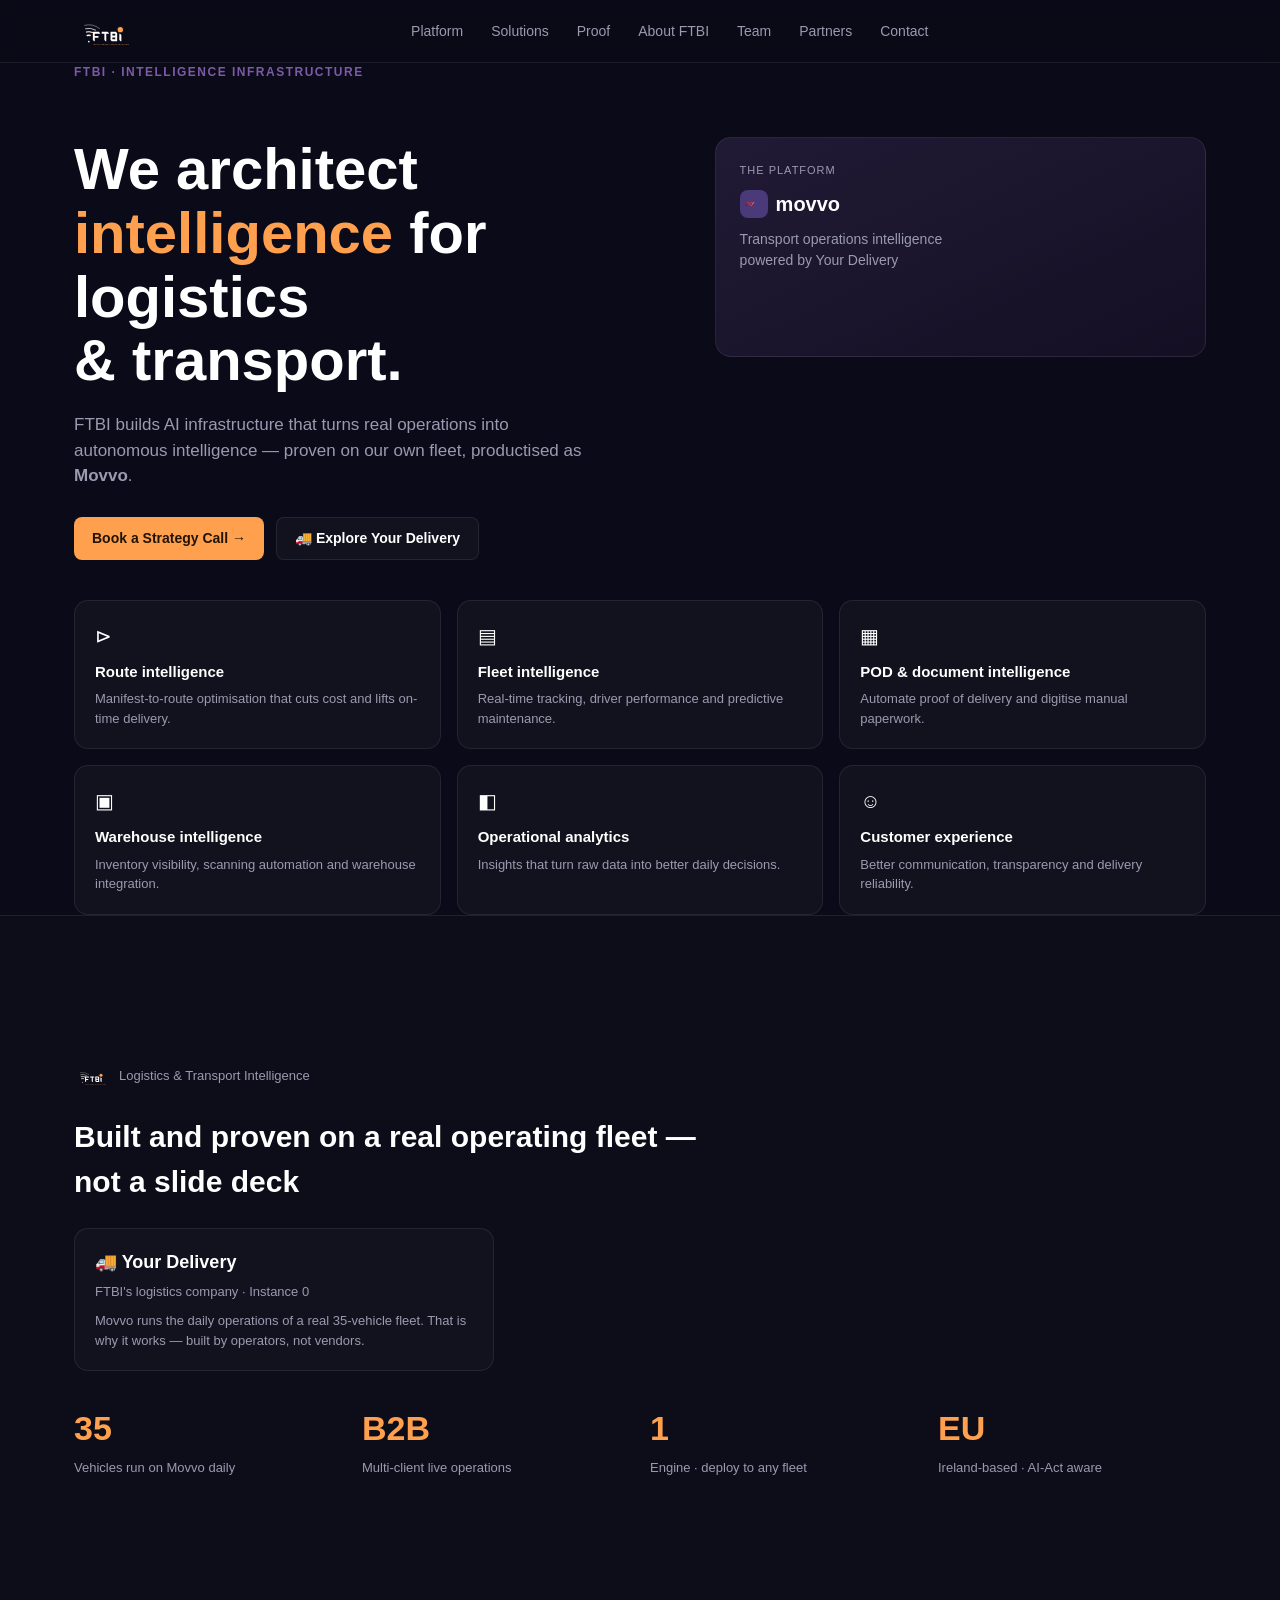
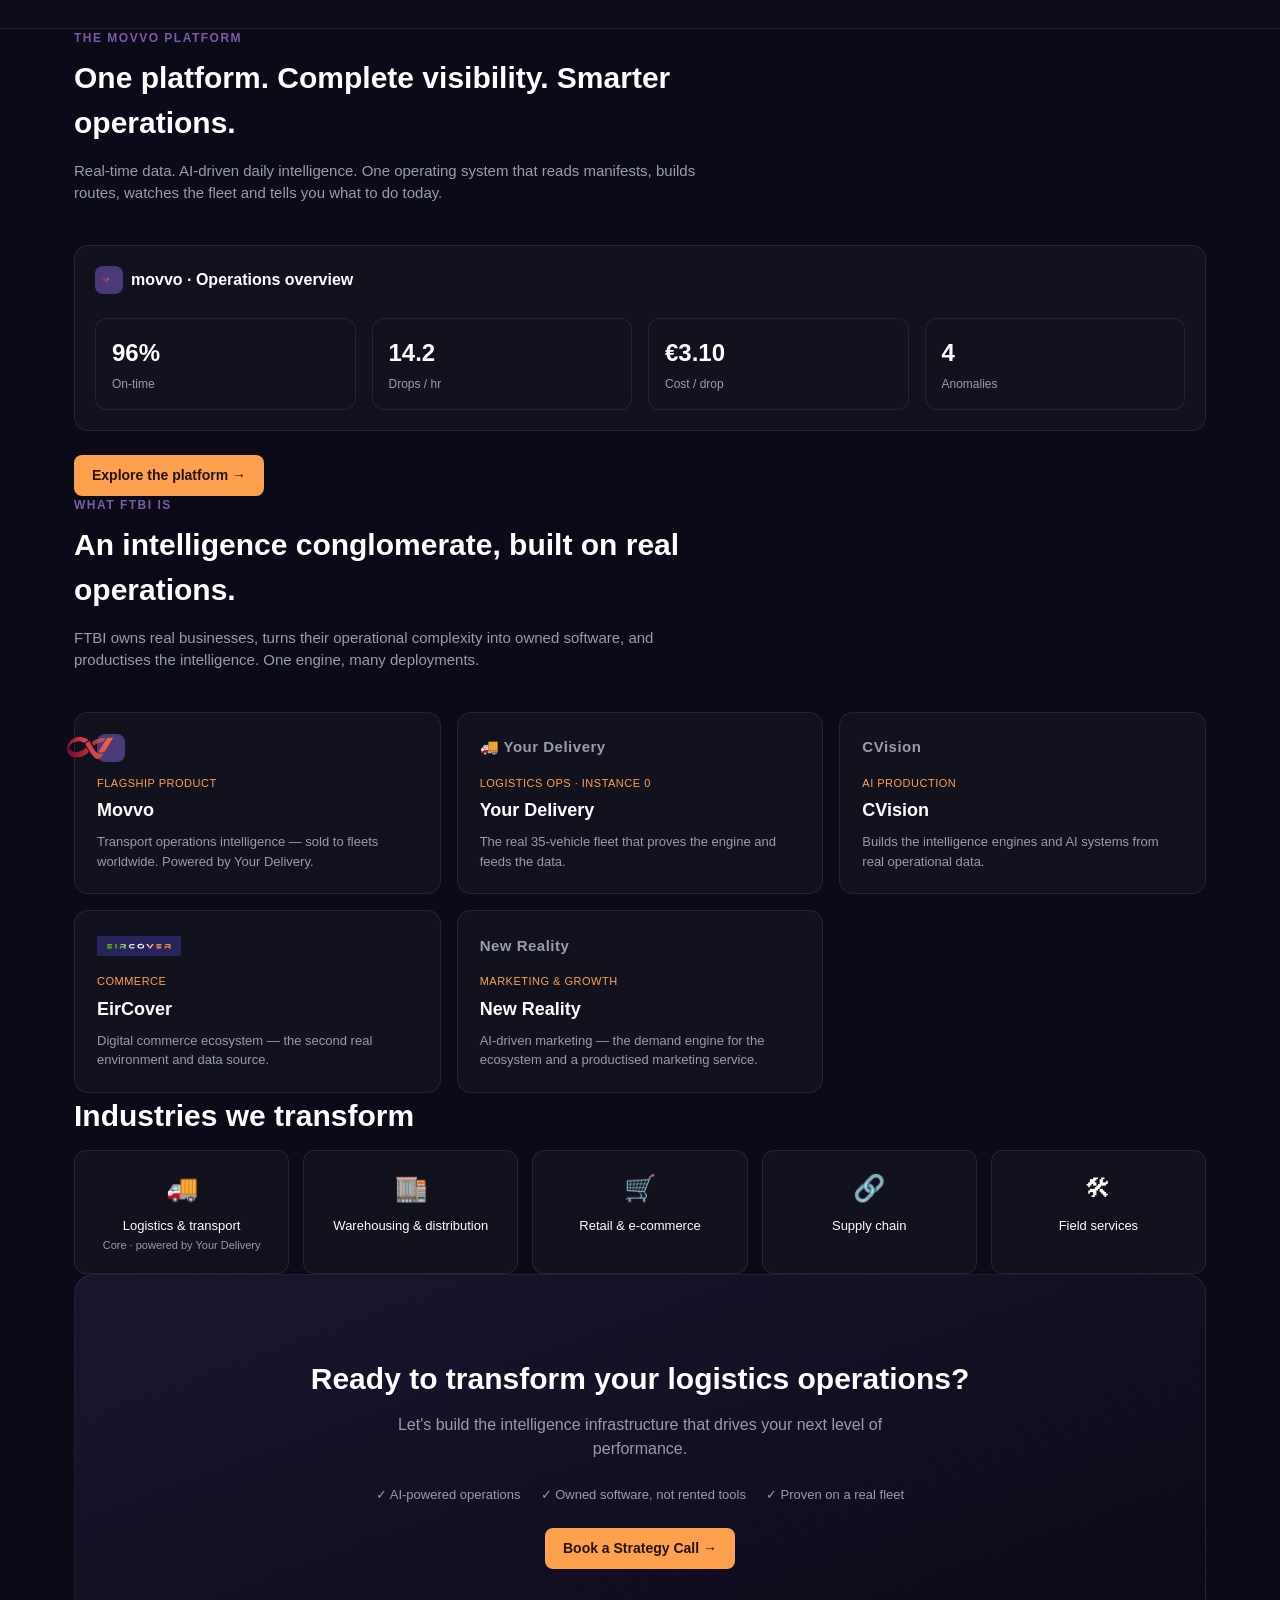
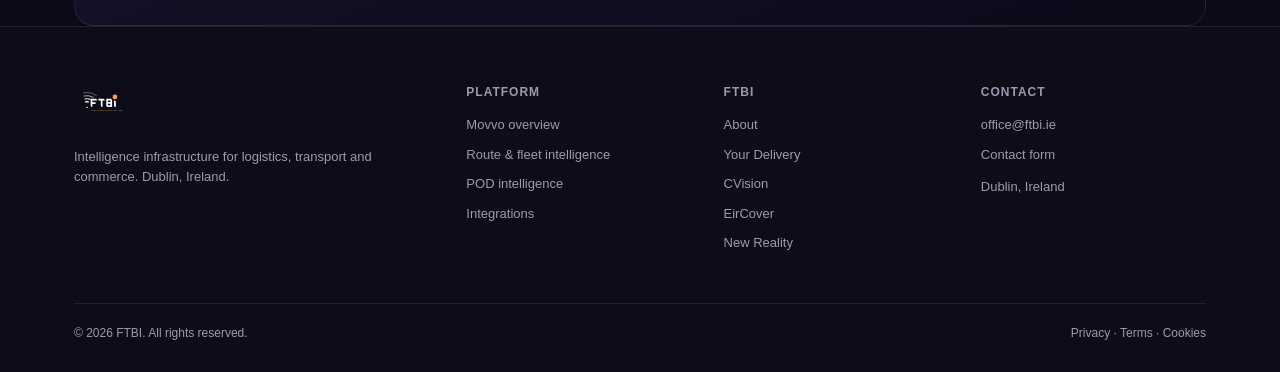
==== index.html @ 4c94fd66 "Initial ftbi.ie static site: new FTBI logo, Eircover and Movvo brand assets" ====
<!DOCTYPE html>
<html lang="en">
<head>
<meta charset="UTF-8" />
<meta name="viewport" content="width=device-width, initial-scale=1.0" />
<title>FTBI — Intelligence Capital | Intelligence for logistics & transport</title>
<meta name="description" content="FTBI builds AI infrastructure that turns real operations into owned intelligence. We own real businesses in logistics and commerce and productise their intelligence — proven on our own fleet." />
<meta name="author" content="FTBI" />
<link rel="canonical" href="https://ftbi.ie/" />
<meta property="og:title" content="FTBI — Intelligence Capital" />
<meta property="og:description" content="We turn real operations into owned intelligence infrastructure. Logistics, transport & commerce." />
<meta property="og:type" content="website" />
<meta property="og:url" content="https://ftbi.ie/" />
<meta name="theme-color" content="#0a0a18" />
<link rel="icon" href="assets/ftbi-logo.svg" type="image/svg+xml" />
<link rel="stylesheet" href="styles.css" />
</head>
<body>

<header class="nav">
  <div class="nav-inner">
    <a href="#top"><img class="logo" src="assets/ftbi-white.svg" alt="FTBI" /></a>
    <nav class="links">
      <a href="#platform">Platform</a>
      <a href="#capabilities">Solutions</a>
      <a href="#proof">Proof</a>
      <a href="#ventures">About FTBI</a>
      <a href="team.html">Team</a>
      <a href="team.html#partners">Partners</a>
      <a href="#contact">Contact</a>
    </nav>
    <div style="display:flex; align-items:center; gap:10px;">
      <a href="#contact" class="btn" style="display:none;" id="cta-desktop">Book a Strategy Call →</a>
      <button class="menu-btn" id="menu-toggle" aria-label="Open menu">☰</button>
    </div>
  </div>
  <div class="mobile-menu" id="mobile-menu">
    <a href="#platform">Platform</a>
    <a href="#capabilities">Solutions</a>
    <a href="#proof">Proof</a>
    <a href="#ventures">About FTBI</a>
    <a href="team.html">Team</a>
    <a href="team.html#partners">Partners</a>
    <a href="#contact">Contact</a>
    <a href="#contact" class="btn" style="margin-top:8px; justify-content:center;">Book a Strategy Call →</a>
  </div>
</header>

<main id="top">

  <section class="wrap">
    <div class="eyebrow">FTBI · INTELLIGENCE INFRASTRUCTURE</div>
    <div class="hero-grid">
      <div>
        <h1>We architect<br /><span class="hl">intelligence</span> for logistics<br />&amp; transport.</h1>
        <p class="lead">FTBI builds AI infrastructure that turns real operations into autonomous intelligence — proven on our own fleet, productised as <strong>Movvo</strong>.</p>
        <div class="cta-row">
          <a href="#contact" class="btn">Book a Strategy Call →</a>
          <a href="#proof" class="btn secondary">🚚 Explore Your Delivery</a>
        </div>
      </div>
      <div class="platform-card">
        <div class="tag">The platform</div>
        <div class="name">
          <span class="mark-badge"><img src="assets/movvo.svg" alt="" /></span>
          movvo
        </div>
        <p style="color:var(--muted); font-size:14px; margin:0 0 20px;">Transport operations intelligence<br />powered by Your Delivery</p>
      </div>
    </div>
  </section>

  <section class="wrap" id="capabilities">
    <div class="grid-3">
      <div class="feature"><div class="icon">⊳</div><h3>Route intelligence</h3><p>Manifest-to-route optimisation that cuts cost and lifts on-time delivery.</p></div>
      <div class="feature"><div class="icon">▤</div><h3>Fleet intelligence</h3><p>Real-time tracking, driver performance and predictive maintenance.</p></div>
      <div class="feature"><div class="icon">▦</div><h3>POD & document intelligence</h3><p>Automate proof of delivery and digitise manual paperwork.</p></div>
      <div class="feature"><div class="icon">▣</div><h3>Warehouse intelligence</h3><p>Inventory visibility, scanning automation and warehouse integration.</p></div>
      <div class="feature"><div class="icon">◧</div><h3>Operational analytics</h3><p>Insights that turn raw data into better daily decisions.</p></div>
      <div class="feature"><div class="icon">☺</div><h3>Customer experience</h3><p>Better communication, transparency and delivery reliability.</p></div>
    </div>
  </section>

  <section class="proof-banner" id="proof">
    <div class="wrap" style="padding:70px 24px;">
      <div class="proof-top">
        <img src="assets/ftbi-white.svg" alt="" style="height:20px;" />
        Logistics &amp; Transport Intelligence
      </div>
      <div class="section-title">Built and proven on a real operating fleet — not a slide deck</div>
      <div class="card" style="margin-top:24px; max-width:420px;">
        <div style="font-weight:700; font-size:18px; margin-bottom:6px;">🚚 Your Delivery</div>
        <div style="color:var(--muted); font-size:13px; margin-bottom:10px;">FTBI's logistics company · Instance 0</div>
        <p style="color:var(--muted); font-size:13px; margin:0;">Movvo runs the daily operations of a real 35-vehicle fleet. That is why it works — built by operators, not vendors.</p>
      </div>
      <div class="stat-grid" style="margin-top:32px;">
        <div class="stat"><div class="num">35</div><div class="label">Vehicles run on Movvo daily</div></div>
        <div class="stat"><div class="num">B2B</div><div class="label">Multi-client live operations</div></div>
        <div class="stat"><div class="num">1</div><div class="label">Engine · deploy to any fleet</div></div>
        <div class="stat"><div class="num">EU</div><div class="label">Ireland-based · AI-Act aware</div></div>
      </div>
    </div>
  </section>

  <section class="wrap" id="platform">
    <div class="eyebrow" style="margin-bottom:8px;">The Movvo platform</div>
    <div class="section-title">One platform. Complete visibility. Smarter operations.</div>
    <p class="section-lead">Real-time data. AI-driven daily intelligence. One operating system that reads manifests, builds routes, watches the fleet and tells you what to do today.</p>
    <div class="card">
      <div style="display:flex; align-items:center; gap:8px; font-weight:700; margin-bottom:6px;">
        <span class="mark-badge"><img src="assets/movvo.svg" alt="" /></span> movvo · Operations overview
      </div>
      <div class="platform-metrics">
        <div class="metric"><div class="num">96%</div><div class="label">On-time</div></div>
        <div class="metric"><div class="num">14.2</div><div class="label">Drops / hr</div></div>
        <div class="metric"><div class="num">€3.10</div><div class="label">Cost / drop</div></div>
        <div class="metric"><div class="num">4</div><div class="label">Anomalies</div></div>
      </div>
    </div>
    <div style="margin-top:24px;">
      <a href="#contact" class="btn">Explore the platform →</a>
    </div>
  </section>

  <section class="wrap" id="ventures">
    <div class="eyebrow" style="margin-bottom:8px;">What FTBI is</div>
    <div class="section-title">An intelligence conglomerate, built on real operations.</div>
    <p class="section-lead">FTBI owns real businesses, turns their operational complexity into owned software, and productises the intelligence. One engine, many deployments.</p>
    <div class="grid-3">
      <div class="venture-card">
        <div class="brandmark"><span class="mark-badge"><img src="assets/movvo.svg" alt="" /></span></div>
        <div class="kicker">Flagship product</div>
        <h3>Movvo</h3>
        <p>Transport operations intelligence — sold to fleets worldwide. Powered by Your Delivery.</p>
      </div>
      <div class="venture-card">
        <div class="brandmark placeholder">🚚 Your Delivery</div>
        <div class="kicker">Logistics ops · Instance 0</div>
        <h3>Your Delivery</h3>
        <p>The real 35-vehicle fleet that proves the engine and feeds the data.</p>
      </div>
      <div class="venture-card">
        <div class="brandmark placeholder">CVision</div>
        <div class="kicker">AI production</div>
        <h3>CVision</h3>
        <p>Builds the intelligence engines and AI systems from real operational data.</p>
      </div>
      <div class="venture-card">
        <div class="brandmark"><img src="assets/eircover.svg" alt="EirCover" style="height:20px;" /></div>
        <div class="kicker">Commerce</div>
        <h3>EirCover</h3>
        <p>Digital commerce ecosystem — the second real environment and data source.</p>
      </div>
      <div class="venture-card">
        <div class="brandmark placeholder">New Reality</div>
        <div class="kicker">Marketing &amp; growth</div>
        <h3>New Reality</h3>
        <p>AI-driven marketing — the demand engine for the ecosystem and a productised marketing service.</p>
      </div>
    </div>
  </section>

  <section class="wrap">
    <div class="section-title">Industries we transform</div>
    <div class="industries">
      <div class="industry"><span class="emoji">🚚</span>Logistics &amp; transport<br /><span style="color:var(--muted); font-size:11px;">Core · powered by Your Delivery</span></div>
      <div class="industry"><span class="emoji">🏬</span>Warehousing &amp; distribution</div>
      <div class="industry"><span class="emoji">🛒</span>Retail &amp; e-commerce</div>
      <div class="industry"><span class="emoji">🔗</span>Supply chain</div>
      <div class="industry"><span class="emoji">🛠</span>Field services</div>
    </div>
  </section>

  <section class="wrap" id="contact">
    <div class="cta-section">
      <h2>Ready to transform your logistics operations?</h2>
      <p style="color:var(--muted); max-width:520px; margin:0 auto;">Let's build the intelligence infrastructure that drives your next level of performance.</p>
      <div class="checks">
        <span>✓ AI-powered operations</span>
        <span>✓ Owned software, not rented tools</span>
        <span>✓ Proven on a real fleet</span>
      </div>
      <a href="mailto:office@ftbi.ie" class="btn">Book a Strategy Call →</a>
    </div>
  </section>

</main>

<footer>
  <div class="wrap">
    <div class="footer-grid">
      <div>
        <img src="assets/ftbi-white.svg" alt="FTBI" style="height:30px; margin-bottom:14px;" />
        <p>Intelligence infrastructure for logistics, transport and commerce. Dublin, Ireland.</p>
      </div>
      <div>
        <h5>Platform</h5>
        <a href="#platform">Movvo overview</a>
        <a href="#capabilities">Route &amp; fleet intelligence</a>
        <a href="#capabilities">POD intelligence</a>
        <a href="#contact">Integrations</a>
      </div>
      <div>
        <h5>FTBI</h5>
        <a href="#ventures">About</a>
        <a href="#proof">Your Delivery</a>
        <a href="#ventures">CVision</a>
        <a href="#ventures">EirCover</a>
        <a href="#ventures">New Reality</a>
      </div>
      <div>
        <h5>Contact</h5>
        <a href="mailto:office@ftbi.ie">office@ftbi.ie</a>
        <a href="#contact">Contact form</a>
        <p>Dublin, Ireland</p>
      </div>
    </div>
    <div class="footer-bottom">
      <span>© 2026 FTBI. All rights reserved.</span>
      <span>Privacy · Terms · Cookies</span>
    </div>
  </div>
</footer>

<script>
  document.getElementById('menu-toggle').addEventListener('click', function () {
    document.getElementById('mobile-menu').classList.toggle('open');
  });
</script>
</body>
</html>
---- styles.css ----
:root {
  --bg: #0a0a18;
  --panel: #12121f;
  --panel2: #0d0d1a;
  --border: rgba(255, 255, 255, 0.08);
  --muted: #9a9ab0;
  --accent: #ffa04f;
  --purple: #7c5ba6;
  --white: #ffffff;
}

* {
  box-sizing: border-box;
}

body {
  margin: 0;
  background: var(--bg);
  color: var(--white);
  font-family: "Inter", -apple-system, BlinkMacSystemFont, "Segoe UI", Arial, sans-serif;
  line-height: 1.5;
}

a {
  color: inherit;
  text-decoration: none;
}

.wrap {
  max-width: 1180px;
  margin: 0 auto;
  padding: 0 24px;
}

header.nav {
  position: sticky;
  top: 0;
  z-index: 40;
  background: rgba(10, 10, 24, 0.9);
  backdrop-filter: blur(8px);
  border-bottom: 1px solid var(--border);
}

.nav-inner {
  display: flex;
  align-items: center;
  justify-content: space-between;
  padding: 14px 24px;
  max-width: 1180px;
  margin: 0 auto;
}

.nav-inner img.logo {
  height: 34px;
  width: auto;
  display: block;
}

nav.links {
  display: none;
  gap: 28px;
  font-size: 14px;
  color: var(--muted);
}

nav.links a:hover {
  color: var(--white);
}

@media (min-width: 900px) {
  nav.links {
    display: flex;
  }
}

.btn {
  display: inline-flex;
  align-items: center;
  gap: 6px;
  background: var(--accent);
  color: #211405;
  font-weight: 600;
  font-size: 14px;
  padding: 10px 18px;
  border-radius: 8px;
  white-space: nowrap;
}

.btn.secondary {
  background: var(--panel);
  color: var(--white);
  border: 1px solid var(--border);
}

.menu-btn {
  display: inline-flex;
  background: none;
  border: none;
  color: white;
  font-size: 22px;
  cursor: pointer;
}

@media (min-width: 900px) {
  .menu-btn {
    display: none;
  }
}

.mobile-menu {
  display: none;
  flex-direction: column;
  gap: 4px;
  padding: 8px 24px 18px;
  border-top: 1px solid var(--border);
}

.mobile-menu.open {
  display: flex;
}

.mobile-menu a {
  padding: 10px 4px;
  color: var(--muted);
  font-size: 14px;
}

section {
  padding: 80px 0;
}

.eyebrow {
  color: var(--purple);
  font-weight: 700;
  letter-spacing: 1.5px;
  font-size: 12px;
  text-transform: uppercase;
  margin-bottom: 16px;
}

h1 {
  font-size: 44px;
  font-weight: 700;
  line-height: 1.1;
  margin: 0 0 20px;
}

h1 .hl {
  color: var(--accent);
}

@media (min-width: 800px) {
  h1 {
    font-size: 58px;
  }
}

.lead {
  color: var(--muted);
  font-size: 17px;
  max-width: 520px;
  margin-bottom: 28px;
}

.hero-grid {
  display: grid;
  grid-template-columns: 1fr;
  gap: 40px;
  align-items: start;
  padding-top: 40px;
}

@media (min-width: 950px) {
  .hero-grid {
    grid-template-columns: 1.1fr 0.9fr;
  }
}

.cta-row {
  display: flex;
  flex-wrap: wrap;
  gap: 12px;
  margin-bottom: 40px;
}

.card {
  background: var(--panel);
  border: 1px solid var(--border);
  border-radius: 14px;
  padding: 20px;
}

.platform-card {
  background: linear-gradient(155deg, #201a35, #150f24);
  border: 1px solid var(--border);
  border-radius: 16px;
  padding: 24px;
  min-height: 220px;
}

.platform-card .tag {
  font-size: 11px;
  color: var(--muted);
  text-transform: uppercase;
  letter-spacing: 1px;
  margin-bottom: 10px;
}

.platform-card .name {
  font-size: 20px;
  font-weight: 700;
  display: flex;
  align-items: center;
  gap: 8px;
  margin-bottom: 10px;
}

.mark-badge {
  width: 28px;
  height: 28px;
  border-radius: 8px;
  background: #4b3a7a;
  display: inline-flex;
  align-items: center;
  justify-content: center;
}

.mark-badge img {
  width: 18px;
  height: 18px;
}

.grid-3 {
  display: grid;
  grid-template-columns: 1fr;
  gap: 16px;
}

@media (min-width: 700px) {
  .grid-3 {
    grid-template-columns: repeat(3, 1fr);
  }
}

.grid-2 {
  display: grid;
  grid-template-columns: 1fr;
  gap: 16px;
}

@media (min-width: 700px) {
  .grid-2 {
    grid-template-columns: repeat(2, 1fr);
  }
}

.feature {
  background: var(--panel);
  border: 1px solid var(--border);
  border-radius: 14px;
  padding: 20px;
}

.feature .icon {
  font-size: 20px;
  margin-bottom: 10px;
}

.feature h3 {
  font-size: 15px;
  margin: 0 0 6px;
}

.feature p {
  color: var(--muted);
  font-size: 13px;
  margin: 0;
}

.section-title {
  font-size: 30px;
  font-weight: 700;
  margin: 0 0 12px;
  max-width: 640px;
}

.section-lead {
  color: var(--muted);
  max-width: 640px;
  margin-bottom: 40px;
  font-size: 15px;
}

.proof-banner {
  background: var(--panel2);
  border-top: 1px solid var(--border);
  border-bottom: 1px solid var(--border);
}

.proof-top {
  display: flex;
  align-items: center;
  gap: 10px;
  color: var(--muted);
  font-size: 13px;
  margin-bottom: 28px;
}

.stat-grid {
  display: grid;
  grid-template-columns: repeat(2, 1fr);
  gap: 20px;
}

@media (min-width: 700px) {
  .stat-grid {
    grid-template-columns: repeat(4, 1fr);
  }
}

.stat {
  text-align: left;
}

.stat .num {
  font-size: 34px;
  font-weight: 700;
  color: var(--accent);
}

.stat .label {
  color: var(--muted);
  font-size: 13px;
  margin-top: 4px;
}

.platform-metrics {
  display: grid;
  grid-template-columns: repeat(2, 1fr);
  gap: 16px;
  margin-top: 24px;
}

@media (min-width: 700px) {
  .platform-metrics {
    grid-template-columns: repeat(4, 1fr);
  }
}

.metric {
  background: var(--panel);
  border: 1px solid var(--border);
  border-radius: 12px;
  padding: 16px;
}

.metric .num {
  font-size: 24px;
  font-weight: 700;
}

.metric .label {
  color: var(--muted);
  font-size: 12px;
  margin-top: 4px;
}

.venture-card {
  background: var(--panel);
  border: 1px solid var(--border);
  border-radius: 14px;
  padding: 22px;
}

.venture-card .brandmark {
  height: 26px;
  display: flex;
  align-items: center;
  margin-bottom: 14px;
}

.venture-card .brandmark img {
  height: 22px;
  width: auto;
}

.venture-card .brandmark.placeholder {
  font-weight: 700;
  font-size: 15px;
  letter-spacing: 0.5px;
  color: var(--muted);
}

.venture-card .kicker {
  font-size: 11px;
  color: var(--accent);
  text-transform: uppercase;
  letter-spacing: 0.5px;
  margin-bottom: 6px;
}

.venture-card h3 {
  margin: 0 0 8px;
  font-size: 18px;
}

.venture-card p {
  color: var(--muted);
  font-size: 13px;
  margin: 0;
}

.industries {
  display: grid;
  grid-template-columns: repeat(2, 1fr);
  gap: 14px;
}

@media (min-width: 800px) {
  .industries {
    grid-template-columns: repeat(5, 1fr);
  }
}

.industry {
  background: var(--panel);
  border: 1px solid var(--border);
  border-radius: 12px;
  padding: 18px 14px;
  text-align: center;
  font-size: 13px;
}

.industry .emoji {
  font-size: 26px;
  display: block;
  margin-bottom: 8px;
}

.cta-section {
  text-align: center;
  background: linear-gradient(160deg, #1c1530, #0a0a18);
  border-radius: 20px;
  padding: 56px 24px;
  border: 1px solid var(--border);
}

.cta-section h2 {
  font-size: 30px;
  margin-bottom: 12px;
}

.checks {
  display: flex;
  flex-wrap: wrap;
  justify-content: center;
  gap: 20px;
  color: var(--muted);
  font-size: 13px;
  margin: 24px 0;
}

footer {
  border-top: 1px solid var(--border);
  padding: 56px 0 30px;
  background: var(--panel2);
}

.footer-grid {
  display: grid;
  grid-template-columns: 1fr;
  gap: 32px;
}

@media (min-width: 800px) {
  .footer-grid {
    grid-template-columns: 1.6fr 1fr 1fr 1fr;
  }
}

.footer-grid h5 {
  color: var(--muted);
  font-size: 12px;
  text-transform: uppercase;
  letter-spacing: 1px;
  margin: 0 0 14px;
}

.footer-grid a,
.footer-grid p {
  display: block;
  color: var(--muted);
  font-size: 13px;
  margin-bottom: 10px;
}

.footer-bottom {
  border-top: 1px solid var(--border);
  margin-top: 40px;
  padding-top: 20px;
  color: var(--muted);
  font-size: 12px;
  display: flex;
  flex-wrap: wrap;
  justify-content: space-between;
  gap: 10px;
}

/* team page */
.team-grid {
  display: grid;
  grid-template-columns: 1fr;
  gap: 16px;
}

@media (min-width: 700px) {
  .team-grid {
    grid-template-columns: repeat(3, 1fr);
  }
}

.person {
  background: var(--panel);
  border: 1px solid var(--border);
  border-radius: 14px;
  padding: 20px;
}

.avatar {
  width: 44px;
  height: 44px;
  border-radius: 50%;
  background: var(--purple);
  color: white;
  display: flex;
  align-items: center;
  justify-content: center;
  font-weight: 700;
  font-size: 14px;
  margin-bottom: 14px;
}

.person h3 {
  margin: 0 0 4px;
  font-size: 16px;
}

.person .role {
  color: var(--accent);
  font-size: 12px;
  margin-bottom: 10px;
}

.person p.bio {
  color: var(--muted);
  font-size: 13px;
  margin: 0;
}

.back-link {
  color: var(--muted);
  font-size: 14px;
  margin-bottom: 24px;
  display: inline-block;
}
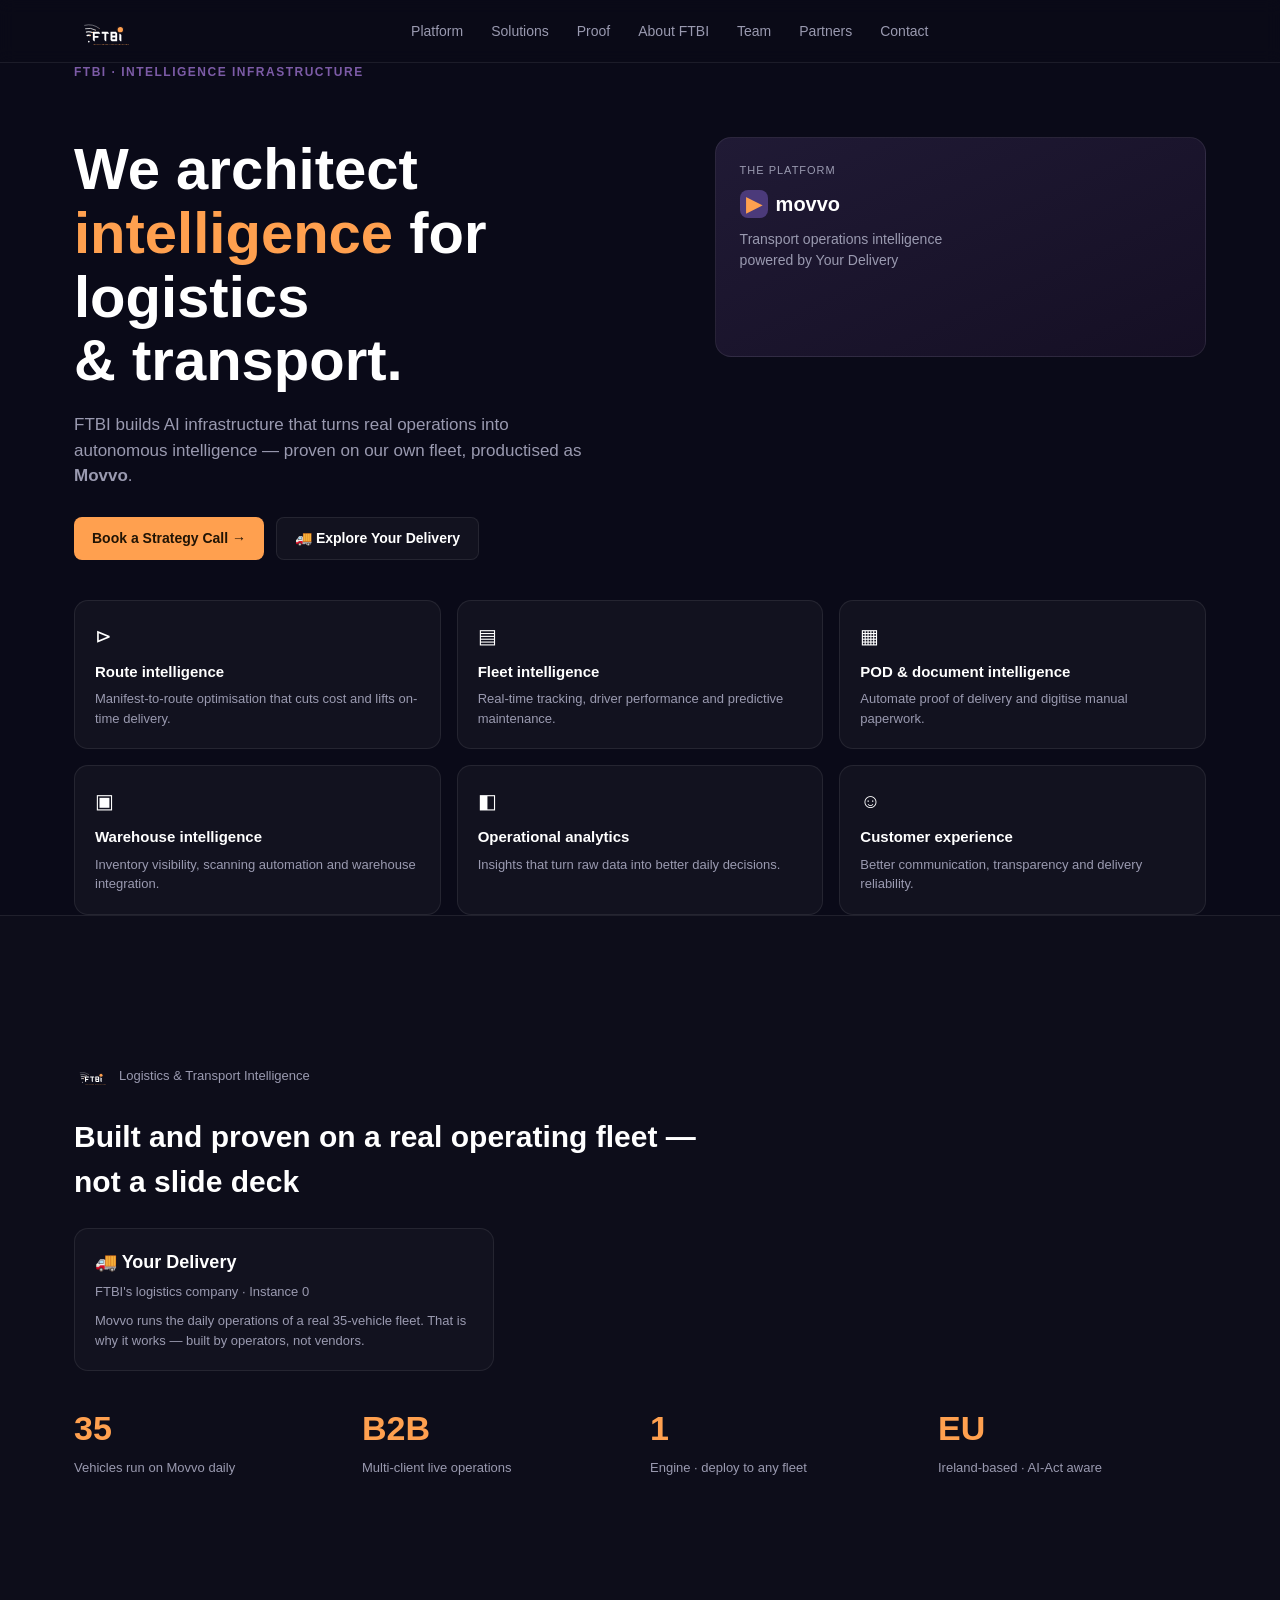
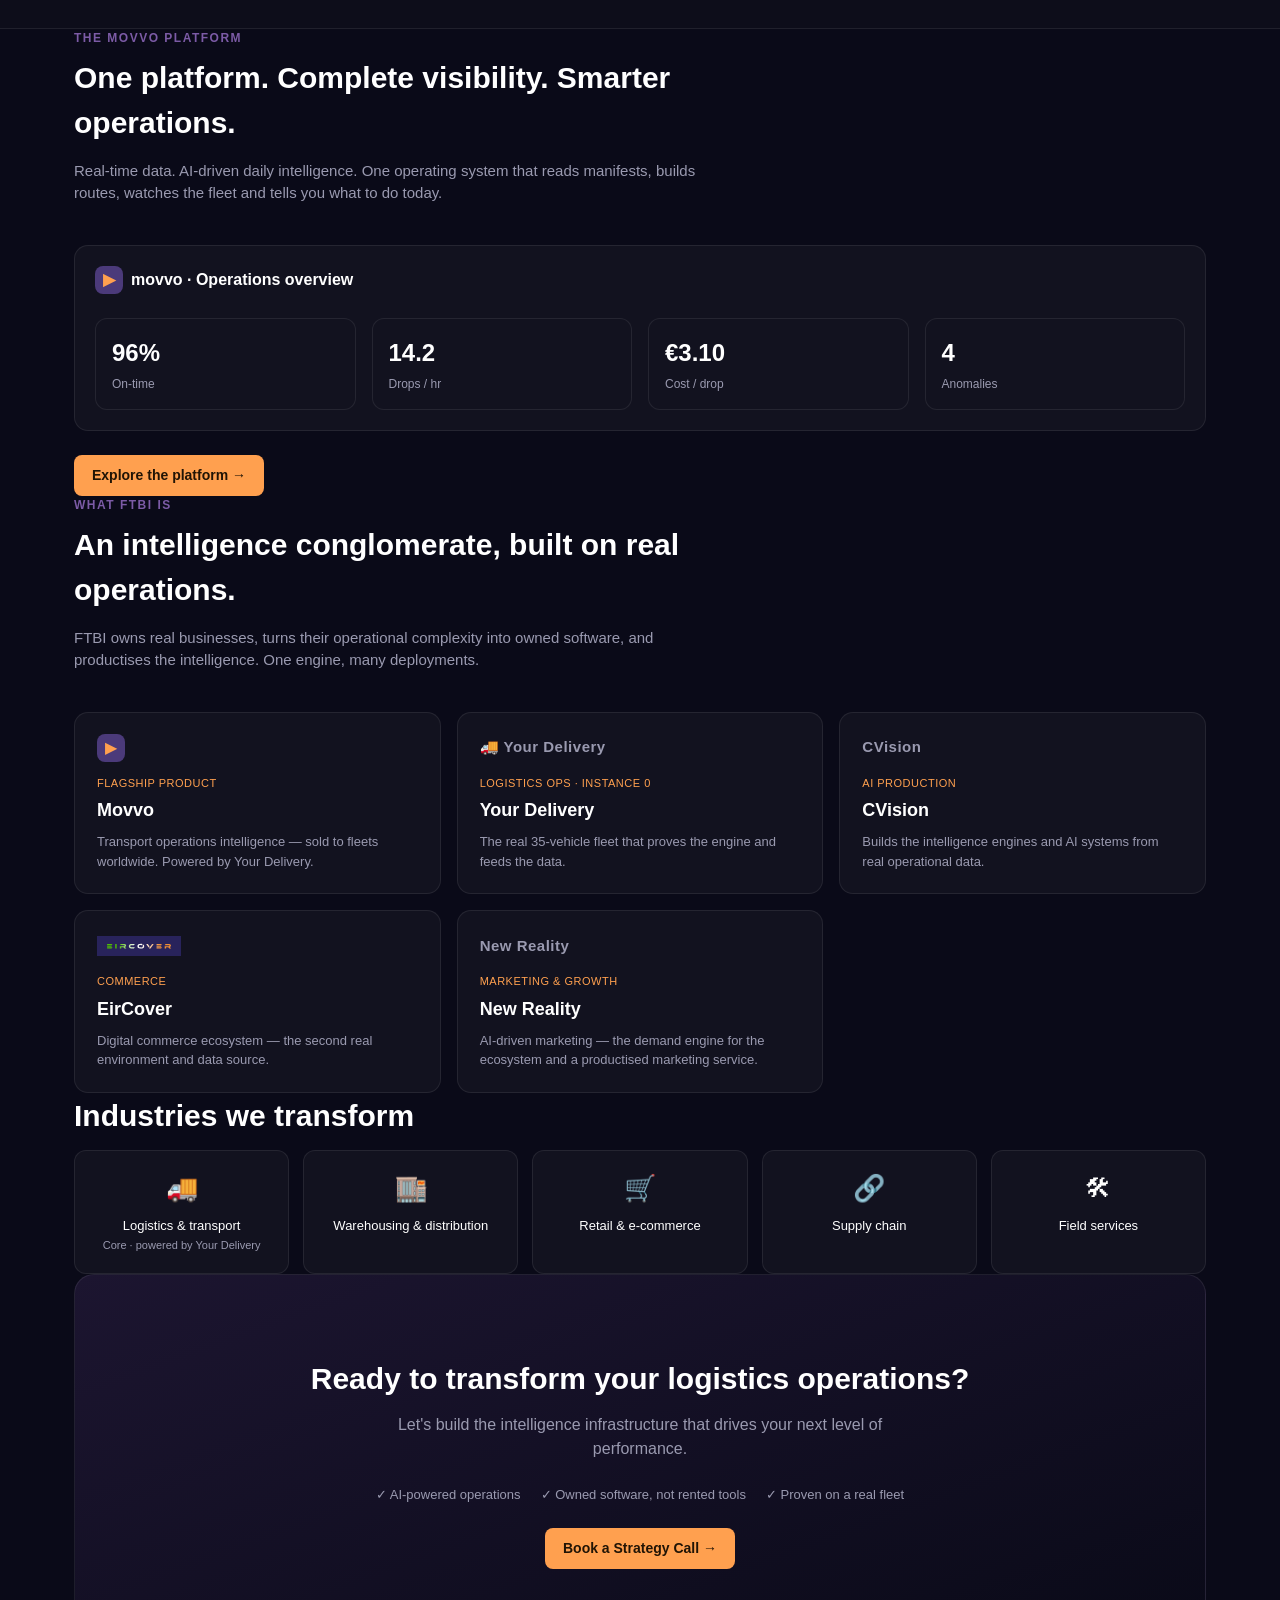
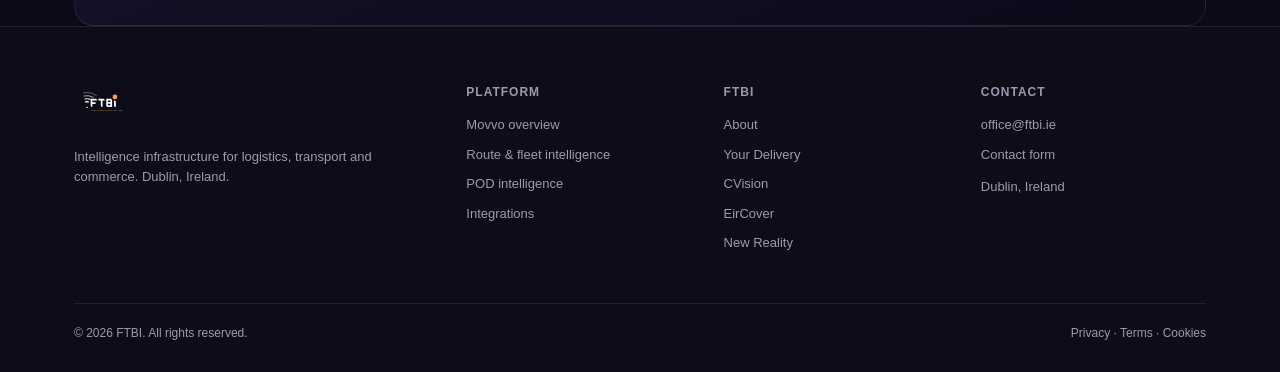
==== commit 684109ba: "Revert Movvo mark to text placeholder (uploaded logo file rendered inconsistently across viewers)" ====
--- a/index.html
+++ b/index.html
@@ -62,7 +62,7 @@
       <div class="platform-card">
         <div class="tag">The platform</div>
         <div class="name">
-          <span class="mark-badge"><img src="assets/movvo.svg" alt="" /></span>
+          <span class="mark-badge" style="color:var(--accent);">▶</span>
           movvo
         </div>
         <p style="color:var(--muted); font-size:14px; margin:0 0 20px;">Transport operations intelligence<br />powered by Your Delivery</p>
@@ -108,7 +108,7 @@
     <p class="section-lead">Real-time data. AI-driven daily intelligence. One operating system that reads manifests, builds routes, watches the fleet and tells you what to do today.</p>
     <div class="card">
       <div style="display:flex; align-items:center; gap:8px; font-weight:700; margin-bottom:6px;">
-        <span class="mark-badge"><img src="assets/movvo.svg" alt="" /></span> movvo · Operations overview
+        <span class="mark-badge" style="color:var(--accent);">▶</span> movvo · Operations overview
       </div>
       <div class="platform-metrics">
         <div class="metric"><div class="num">96%</div><div class="label">On-time</div></div>
@@ -128,7 +128,7 @@
     <p class="section-lead">FTBI owns real businesses, turns their operational complexity into owned software, and productises the intelligence. One engine, many deployments.</p>
     <div class="grid-3">
       <div class="venture-card">
-        <div class="brandmark"><span class="mark-badge"><img src="assets/movvo.svg" alt="" /></span></div>
+        <div class="brandmark"><span class="mark-badge" style="color:var(--accent);">▶</span></div>
         <div class="kicker">Flagship product</div>
         <h3>Movvo</h3>
         <p>Transport operations intelligence — sold to fleets worldwide. Powered by Your Delivery.</p>
